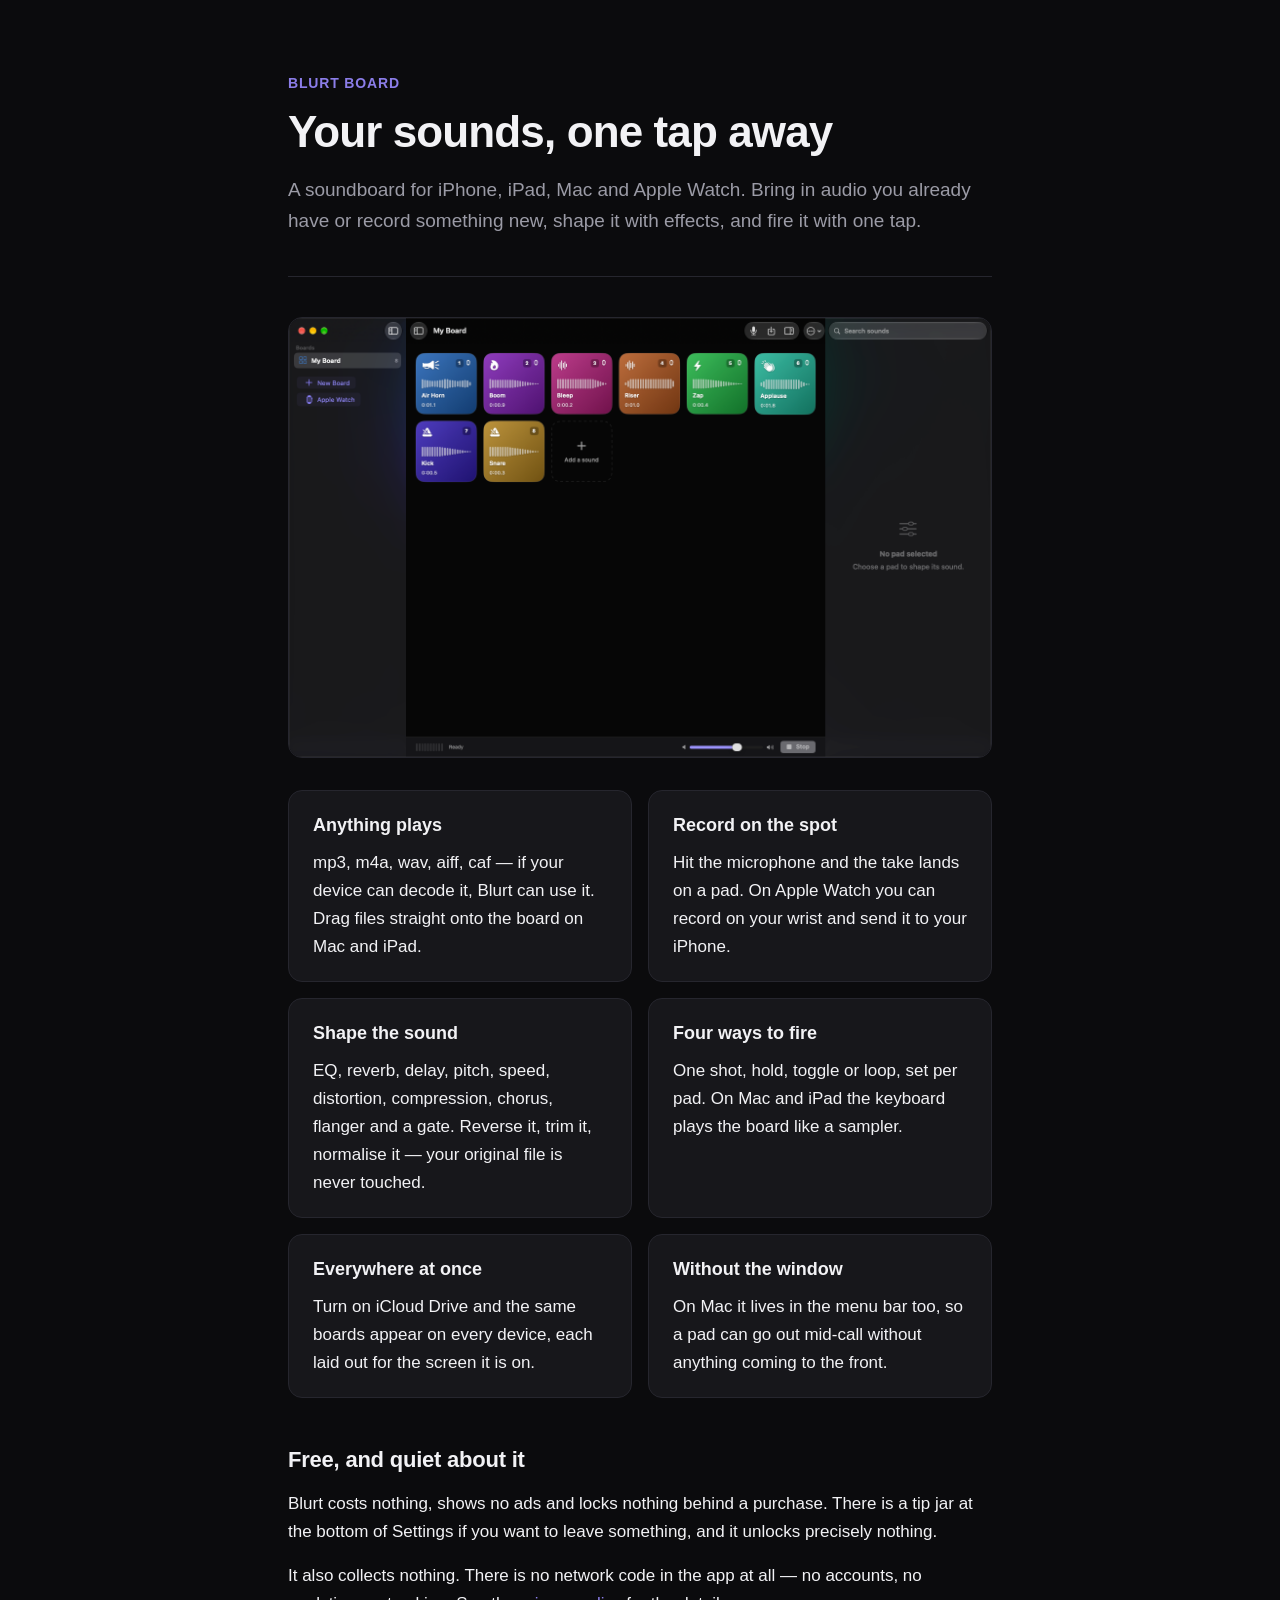
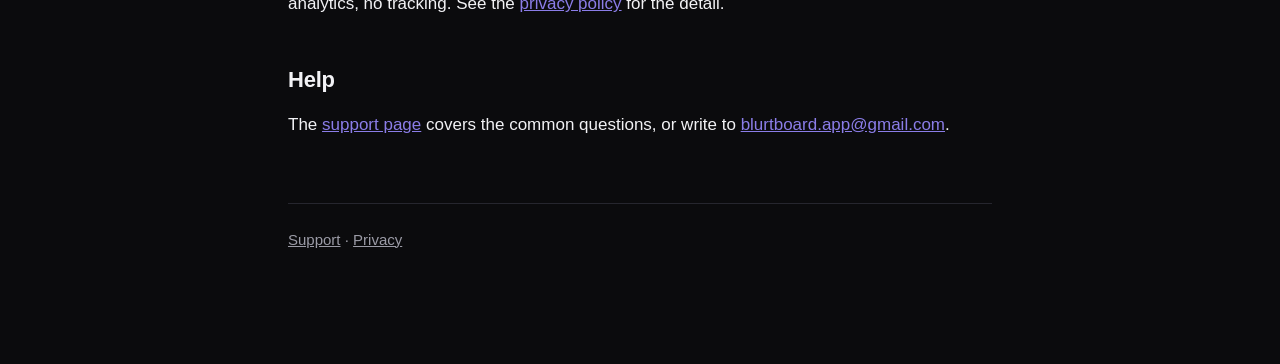
==== index.html @ c3c979b1 "The Blurt Board site: landing, support and privacy Three static pages for the App Store listing. Con" ====
<!DOCTYPE html>
<html lang="en">
<head>
<meta charset="utf-8">
<meta name="viewport" content="width=device-width, initial-scale=1">
<title>Blurt Board — Your sounds, one tap away</title>
<meta name="description" content="A soundboard for iPhone, iPad, Mac and Apple Watch. Import or record anything, shape it with effects, and fire it with one tap.">
<link rel="stylesheet" href="style.css">
</head>
<body>
<div class="wrap">

<header>
  <p class="eyebrow">Blurt Board</p>
  <h1>Your sounds, one tap away</h1>
  <p class="lede">A soundboard for iPhone, iPad, Mac and Apple Watch. Bring in audio you already have or record something new, shape it with effects, and fire it with one tap.</p>
</header>

<img class="shot" src="mac-board.png" alt="Blurt on a Mac, showing a board of coloured pads with waveforms and an inspector on the right.">

<div class="features">
  <div class="card">
    <h3>Anything plays</h3>
    <p>mp3, m4a, wav, aiff, caf — if your device can decode it, Blurt can use it. Drag files straight onto the board on Mac and iPad.</p>
  </div>
  <div class="card">
    <h3>Record on the spot</h3>
    <p>Hit the microphone and the take lands on a pad. On Apple Watch you can record on your wrist and send it to your iPhone.</p>
  </div>
  <div class="card">
    <h3>Shape the sound</h3>
    <p>EQ, reverb, delay, pitch, speed, distortion, compression, chorus, flanger and a gate. Reverse it, trim it, normalise it — your original file is never touched.</p>
  </div>
  <div class="card">
    <h3>Four ways to fire</h3>
    <p>One shot, hold, toggle or loop, set per pad. On Mac and iPad the keyboard plays the board like a sampler.</p>
  </div>
  <div class="card">
    <h3>Everywhere at once</h3>
    <p>Turn on iCloud Drive and the same boards appear on every device, each laid out for the screen it is on.</p>
  </div>
  <div class="card">
    <h3>Without the window</h3>
    <p>On Mac it lives in the menu bar too, so a pad can go out mid-call without anything coming to the front.</p>
  </div>
</div>

<h2>Free, and quiet about it</h2>
<p>Blurt costs nothing, shows no ads and locks nothing behind a purchase. There is a tip jar at the bottom of Settings if you want to leave something, and it unlocks precisely nothing.</p>
<p>It also collects nothing. There is no network code in the app at all — no accounts, no analytics, no tracking. See the <a href="privacy.html">privacy policy</a> for the detail.</p>

<h2>Help</h2>
<p>The <a href="support.html">support page</a> covers the common questions, or write to <a href="mailto:blurtboard.app@gmail.com">blurtboard.app@gmail.com</a>.</p>

<footer>
  <p><a href="support.html">Support</a> · <a href="privacy.html">Privacy</a></p>
</footer>

</div>
</body>
</html>
---- style.css ----
:root {
  --bg: #0b0b0d;
  --surface: #17171b;
  --text: #f2f2f5;
  --muted: #9b9ba6;
  --accent: #8b7de8;
  --line: #26262e;
}

* { box-sizing: border-box; }

body {
  margin: 0;
  padding: 0 16px 96px;
  background: var(--bg);
  color: var(--text);
  font: 17px/1.65 -apple-system, BlinkMacSystemFont, "Segoe UI", Roboto, sans-serif;
  -webkit-font-smoothing: antialiased;
}

.wrap { max-width: 44rem; margin: 0 auto; }

header {
  padding: 72px 0 40px;
  border-bottom: 1px solid var(--line);
  margin-bottom: 40px;
}

.eyebrow {
  color: var(--accent);
  font-weight: 600;
  font-size: 14px;
  letter-spacing: .06em;
  text-transform: uppercase;
  margin: 0 0 12px;
}

h1 {
  font-size: clamp(32px, 6vw, 44px);
  line-height: 1.15;
  margin: 0 0 16px;
  letter-spacing: -.02em;
}

h2 {
  font-size: 22px;
  margin: 44px 0 12px;
  letter-spacing: -.01em;
}

h3 {
  font-size: 18px;
  margin: 28px 0 8px;
}

.lede { color: var(--muted); font-size: 19px; margin: 0; }
p { margin: 0 0 16px; }
ul, ol { margin: 0 0 16px; padding-left: 22px; }
li { margin-bottom: 10px; }
a { color: var(--accent); }

.card {
  background: var(--surface);
  border: 1px solid var(--line);
  border-radius: 14px;
  padding: 20px 24px;
  margin: 28px 0;
}

.card p:last-child { margin-bottom: 0; }

.updated { color: var(--muted); font-size: 15px; margin-top: 8px; }

footer {
  margin-top: 64px;
  padding-top: 24px;
  border-top: 1px solid var(--line);
  color: var(--muted);
  font-size: 15px;
}

footer a { color: var(--muted); }

/* Feature grid on the home page. Collapses to one column on a phone. */
.features {
  display: grid;
  grid-template-columns: repeat(auto-fit, minmax(15rem, 1fr));
  gap: 16px;
  margin: 32px 0;
}

.features .card { margin: 0; }
.features h3 { margin-top: 0; }

.shot {
  width: 100%;
  border-radius: 14px;
  border: 1px solid var(--line);
  display: block;
  margin: 32px 0;
}
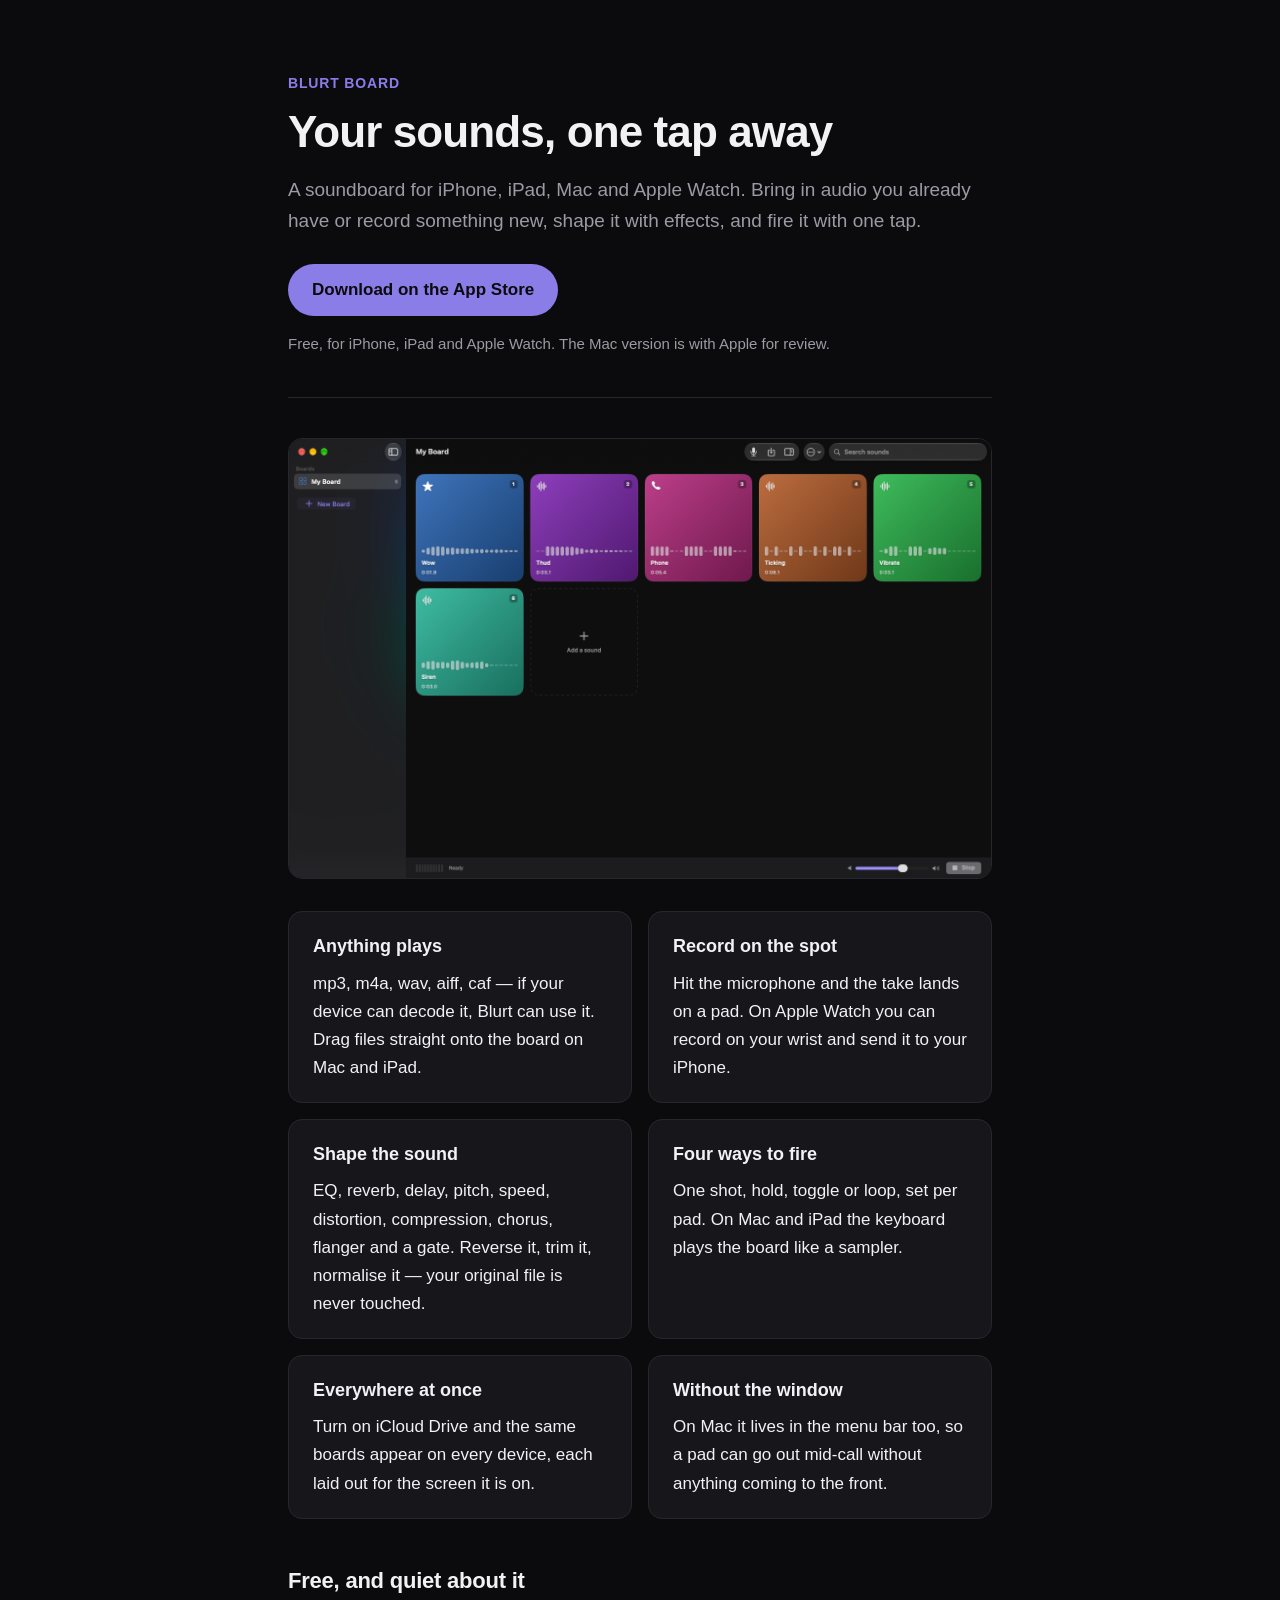
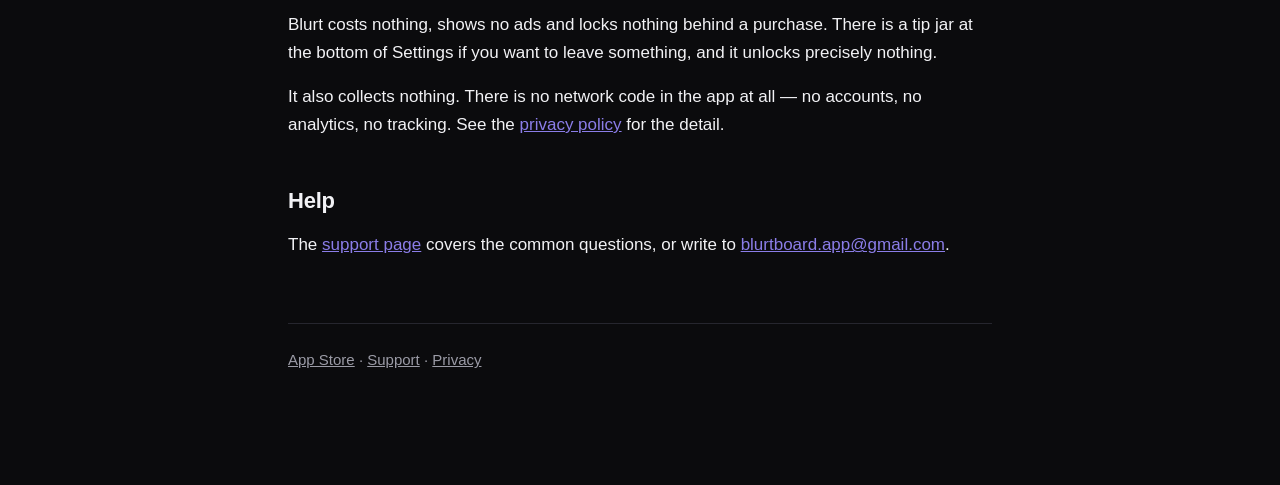
==== commit d0f96288: "Link to the App Store Blurt Board is live on the App Store, so the home page now leads with a downlo" ====
--- a/index.html
+++ b/index.html
@@ -14,6 +14,10 @@
   <p class="eyebrow">Blurt Board</p>
   <h1>Your sounds, one tap away</h1>
   <p class="lede">A soundboard for iPhone, iPad, Mac and Apple Watch. Bring in audio you already have or record something new, shape it with effects, and fire it with one tap.</p>
+  <div class="get">
+    <a class="download" href="https://apps.apple.com/app/id6814211591">Download on the App Store</a>
+    <p class="note">Free, for iPhone, iPad and Apple Watch. The Mac version is with Apple for review.</p>
+  </div>
 </header>
 
 <img class="shot" src="mac-board.png" alt="Blurt on a Mac, showing a board of coloured pads with waveforms and an inspector on the right.">
@@ -53,7 +57,7 @@
 <p>The <a href="support.html">support page</a> covers the common questions, or write to <a href="mailto:blurtboard.app@gmail.com">blurtboard.app@gmail.com</a>.</p>
 
 <footer>
-  <p><a href="support.html">Support</a> · <a href="privacy.html">Privacy</a></p>
+  <p><a href="https://apps.apple.com/app/id6814211591">App Store</a> · <a href="support.html">Support</a> · <a href="privacy.html">Privacy</a></p>
 </footer>
 
 </div>
--- a/style.css
+++ b/style.css
@@ -99,3 +99,27 @@
   display: block;
   margin: 32px 0;
 }
+
+/* App Store button. The one thing on the page anyone came here to press. */
+.get {
+  display: flex;
+  flex-wrap: wrap;
+  align-items: center;
+  gap: 16px;
+  margin: 28px 0 0;
+}
+
+.download {
+  display: inline-block;
+  background: var(--accent);
+  color: #0b0b0d;
+  font-weight: 600;
+  text-decoration: none;
+  padding: 12px 24px;
+  border-radius: 999px;
+  white-space: nowrap;
+}
+
+.download:hover { filter: brightness(1.08); }
+
+.get .note { color: var(--muted); font-size: 15px; margin: 0; }
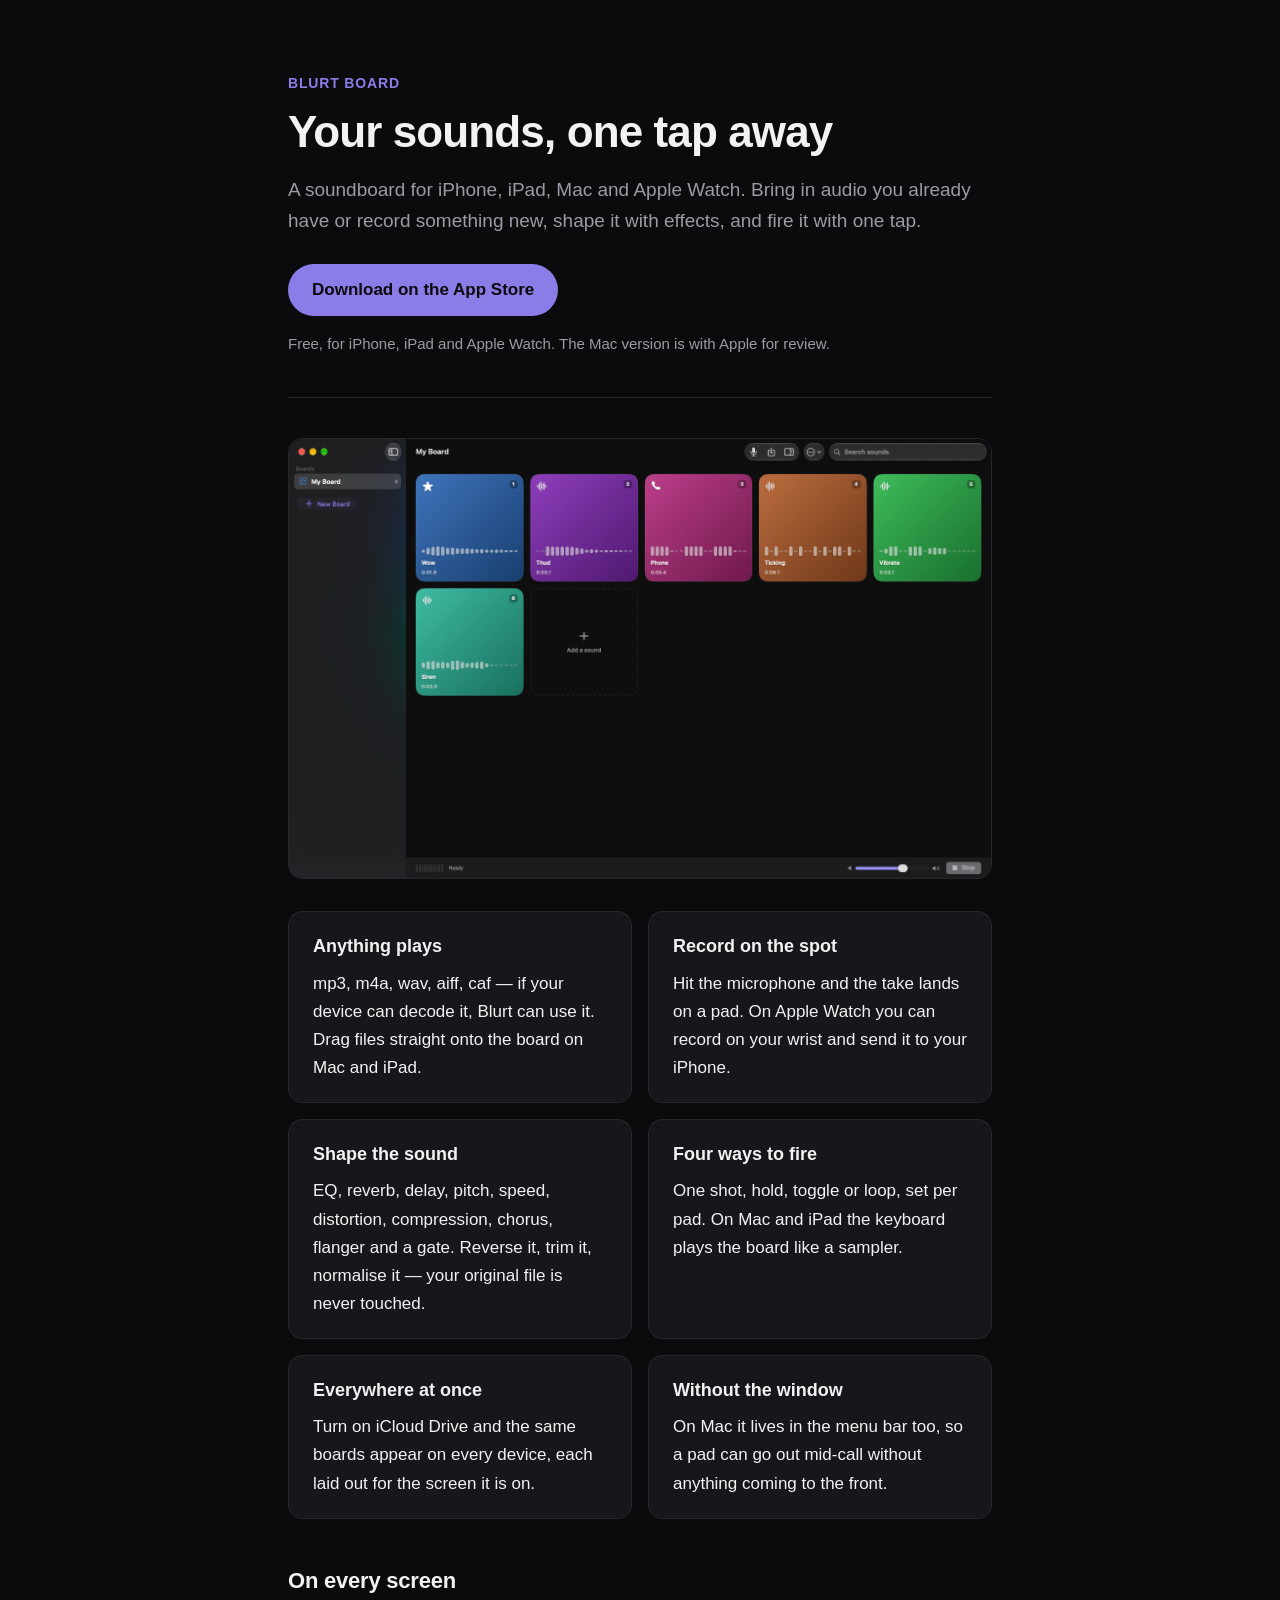
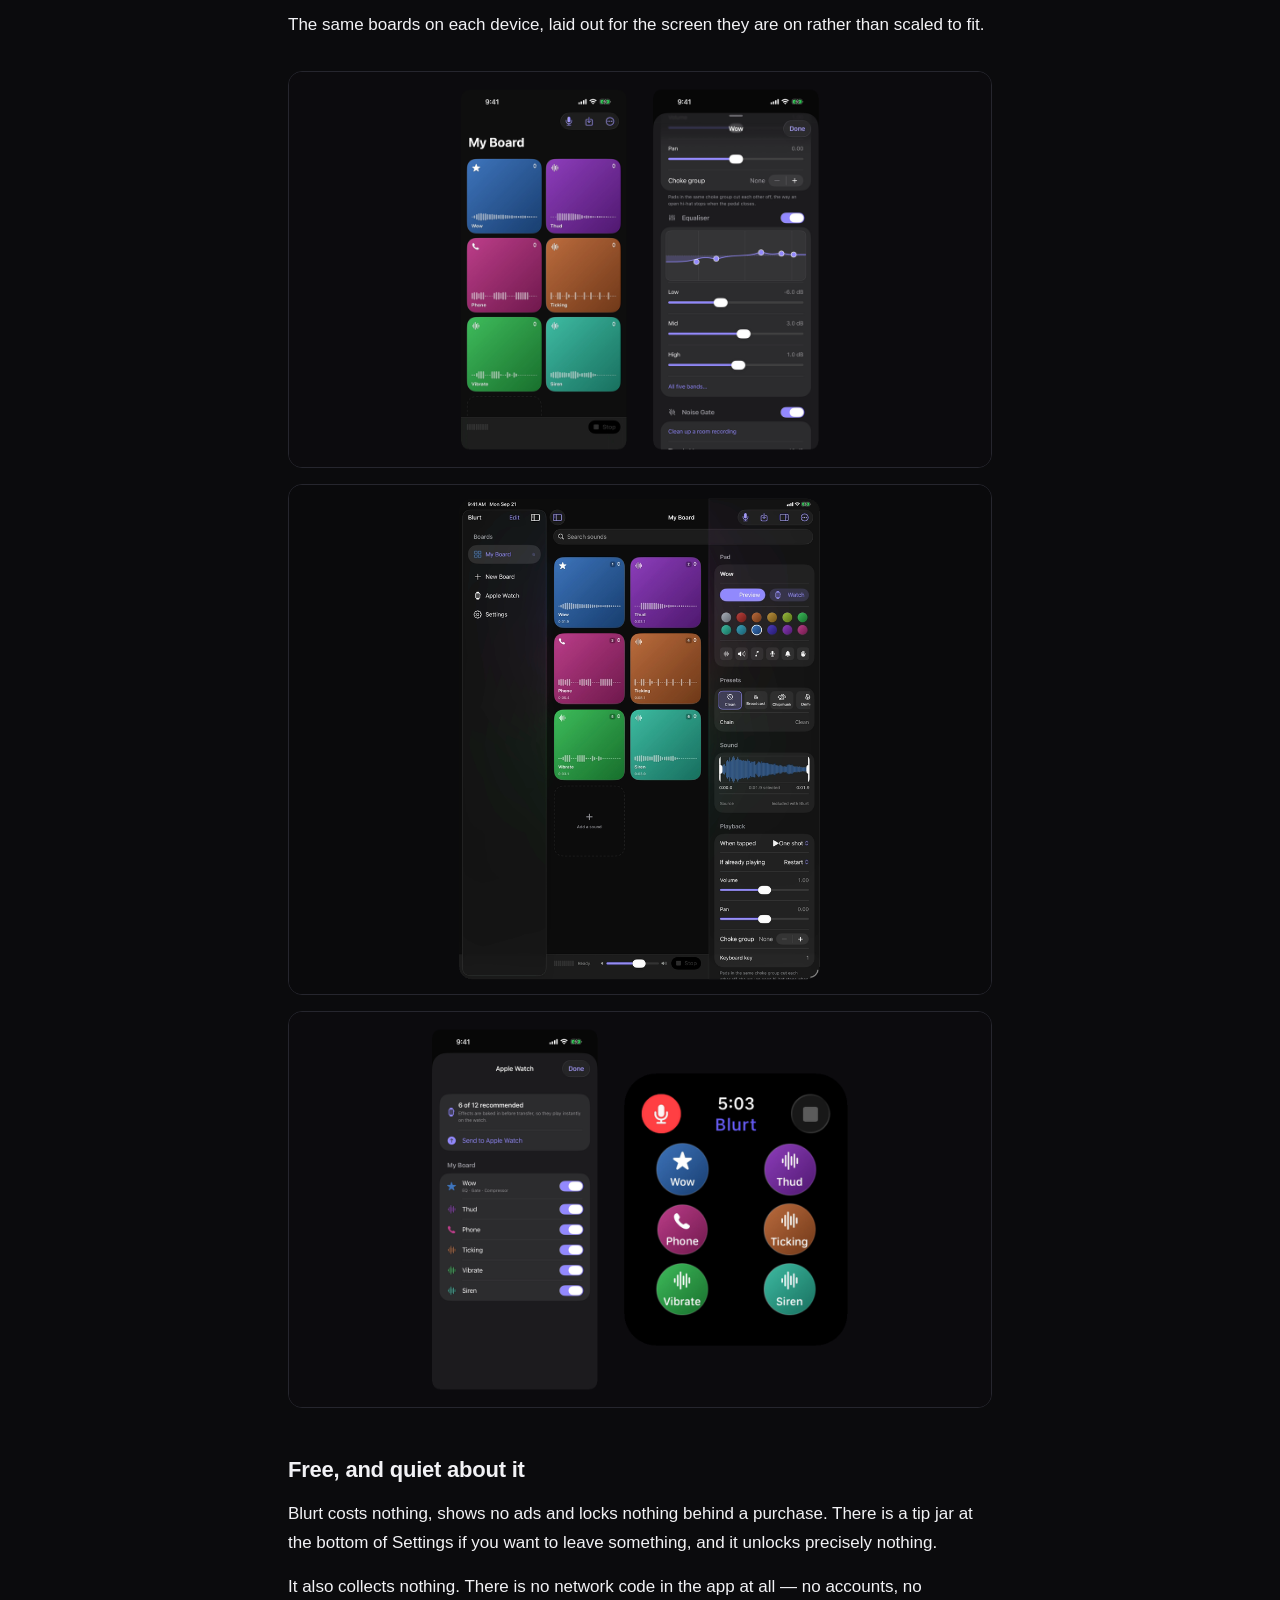
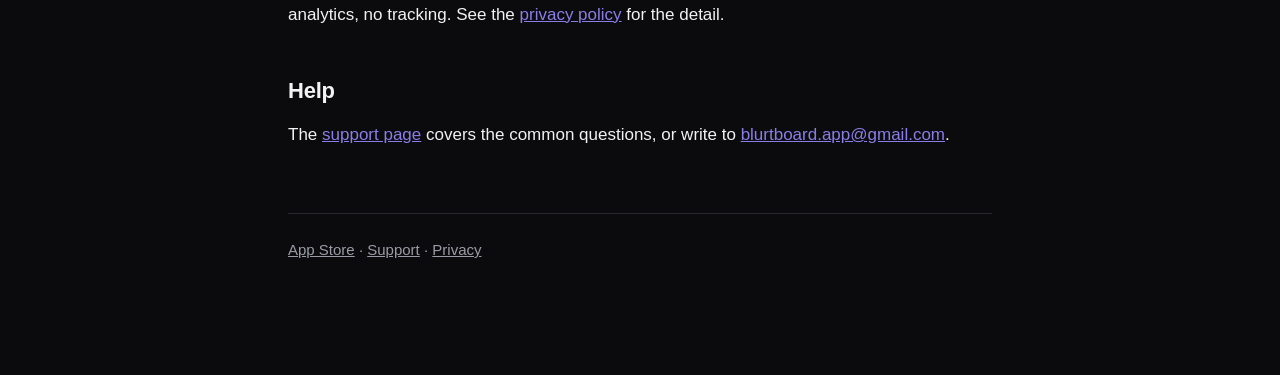
==== commit 086fc6a0: "Screenshots of the app on the home page Three cards under "On every screen" — iPhone, iPad and Apple" ====
--- a/index.html
+++ b/index.html
@@ -49,6 +49,15 @@
   </div>
 </div>
 
+<h2>On every screen</h2>
+<p>The same boards on each device, laid out for the screen they are on rather than scaled to fit.</p>
+
+<div class="gallery">
+  <img src="shot-iphone.png" alt="Blurt Board on iPhone: a board of six coloured sound pads, and a pad's effects panel with an equaliser curve and sliders.">
+  <img src="shot-ipad.png" alt="Blurt Board on iPad: a board of pads on the left, a pad's settings and waveform in a panel on the right.">
+  <img src="shot-watch.png" alt="Blurt Board on iPhone choosing which sounds to send to Apple Watch, next to the watch showing six round pads.">
+</div>
+
 <h2>Free, and quiet about it</h2>
 <p>Blurt costs nothing, shows no ads and locks nothing behind a purchase. There is a tip jar at the bottom of Settings if you want to leave something, and it unlocks precisely nothing.</p>
 <p>It also collects nothing. There is no network code in the app at all — no accounts, no analytics, no tracking. See the <a href="privacy.html">privacy policy</a> for the detail.</p>
--- a/style.css
+++ b/style.css
@@ -123,3 +123,14 @@
 .download:hover { filter: brightness(1.08); }
 
 .get .note { color: var(--muted); font-size: 15px; margin: 0; }
+
+/* Screenshot strip on the home page. One column: these are wide cards
+   already, and side by side they would be too small to read. */
+.gallery { display: grid; gap: 16px; margin: 32px 0; }
+
+.gallery img {
+  width: 100%;
+  display: block;
+  border-radius: 14px;
+  border: 1px solid var(--line);
+}
